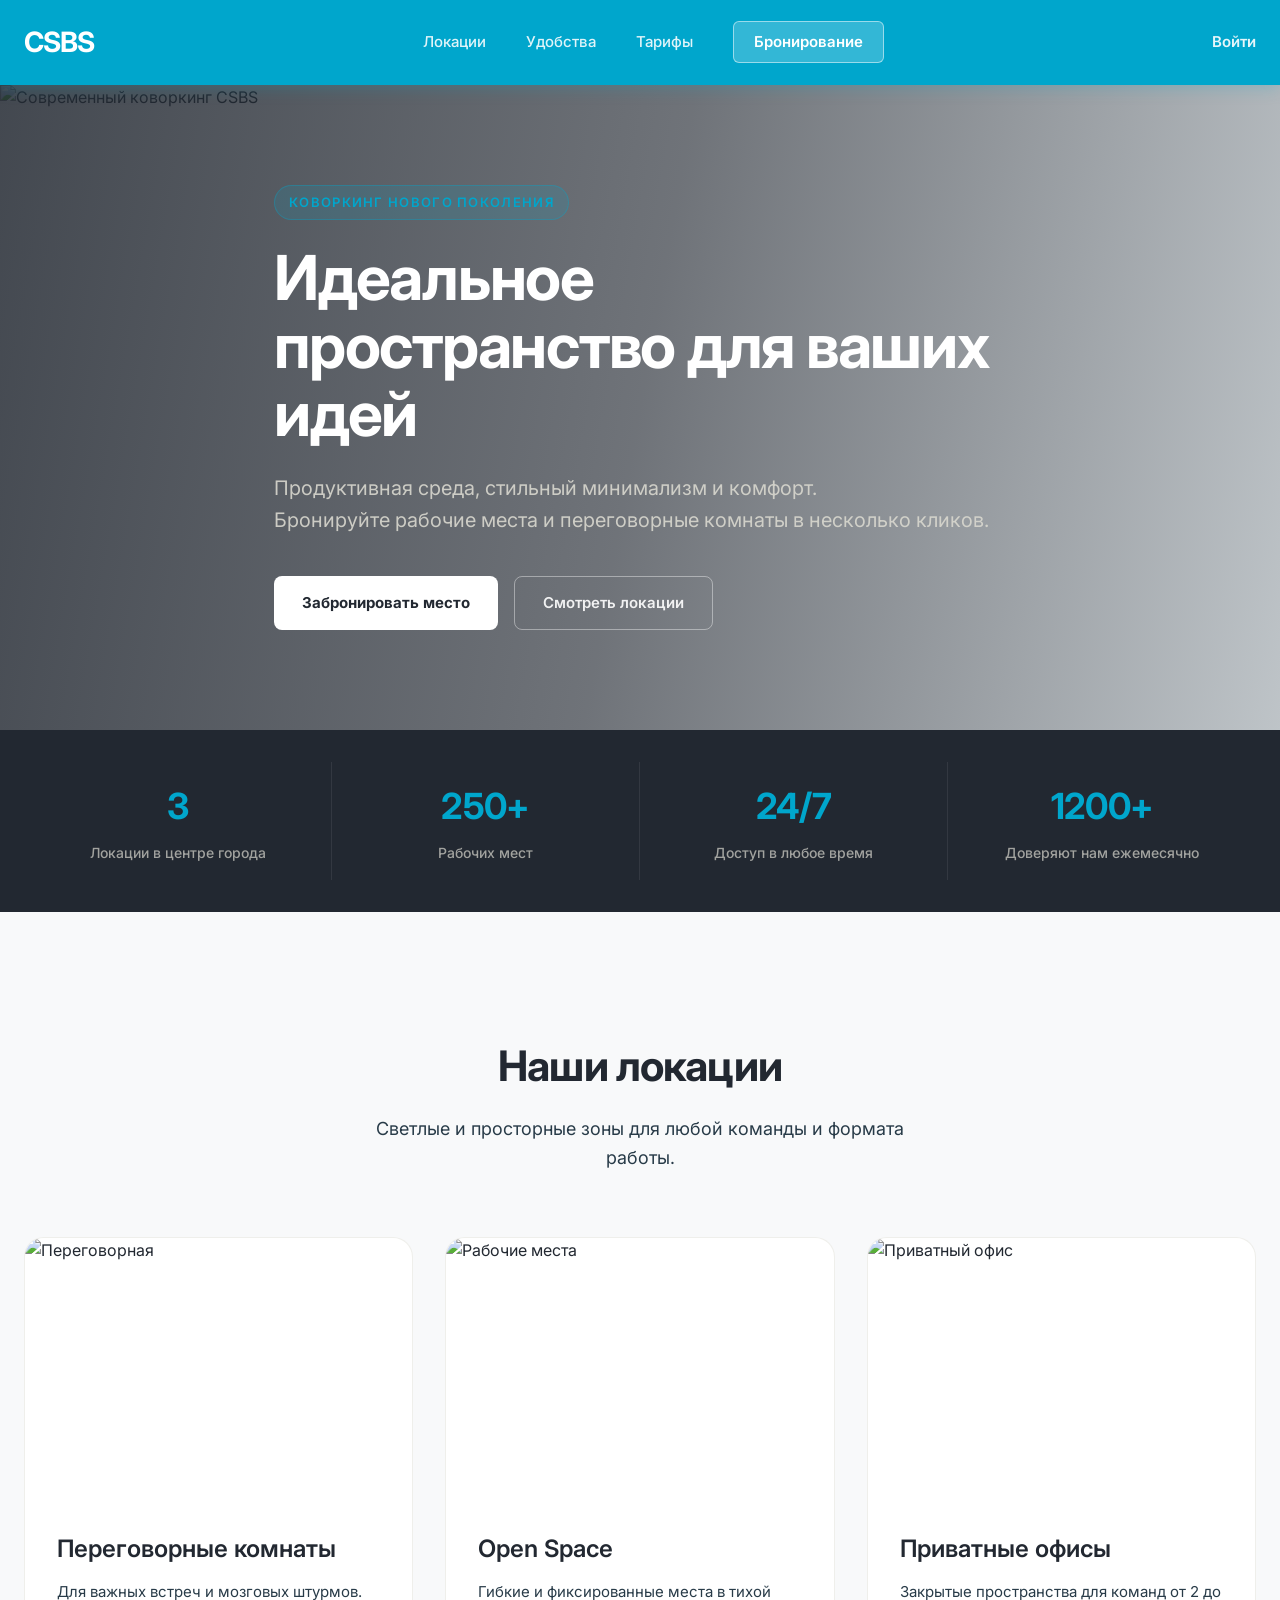
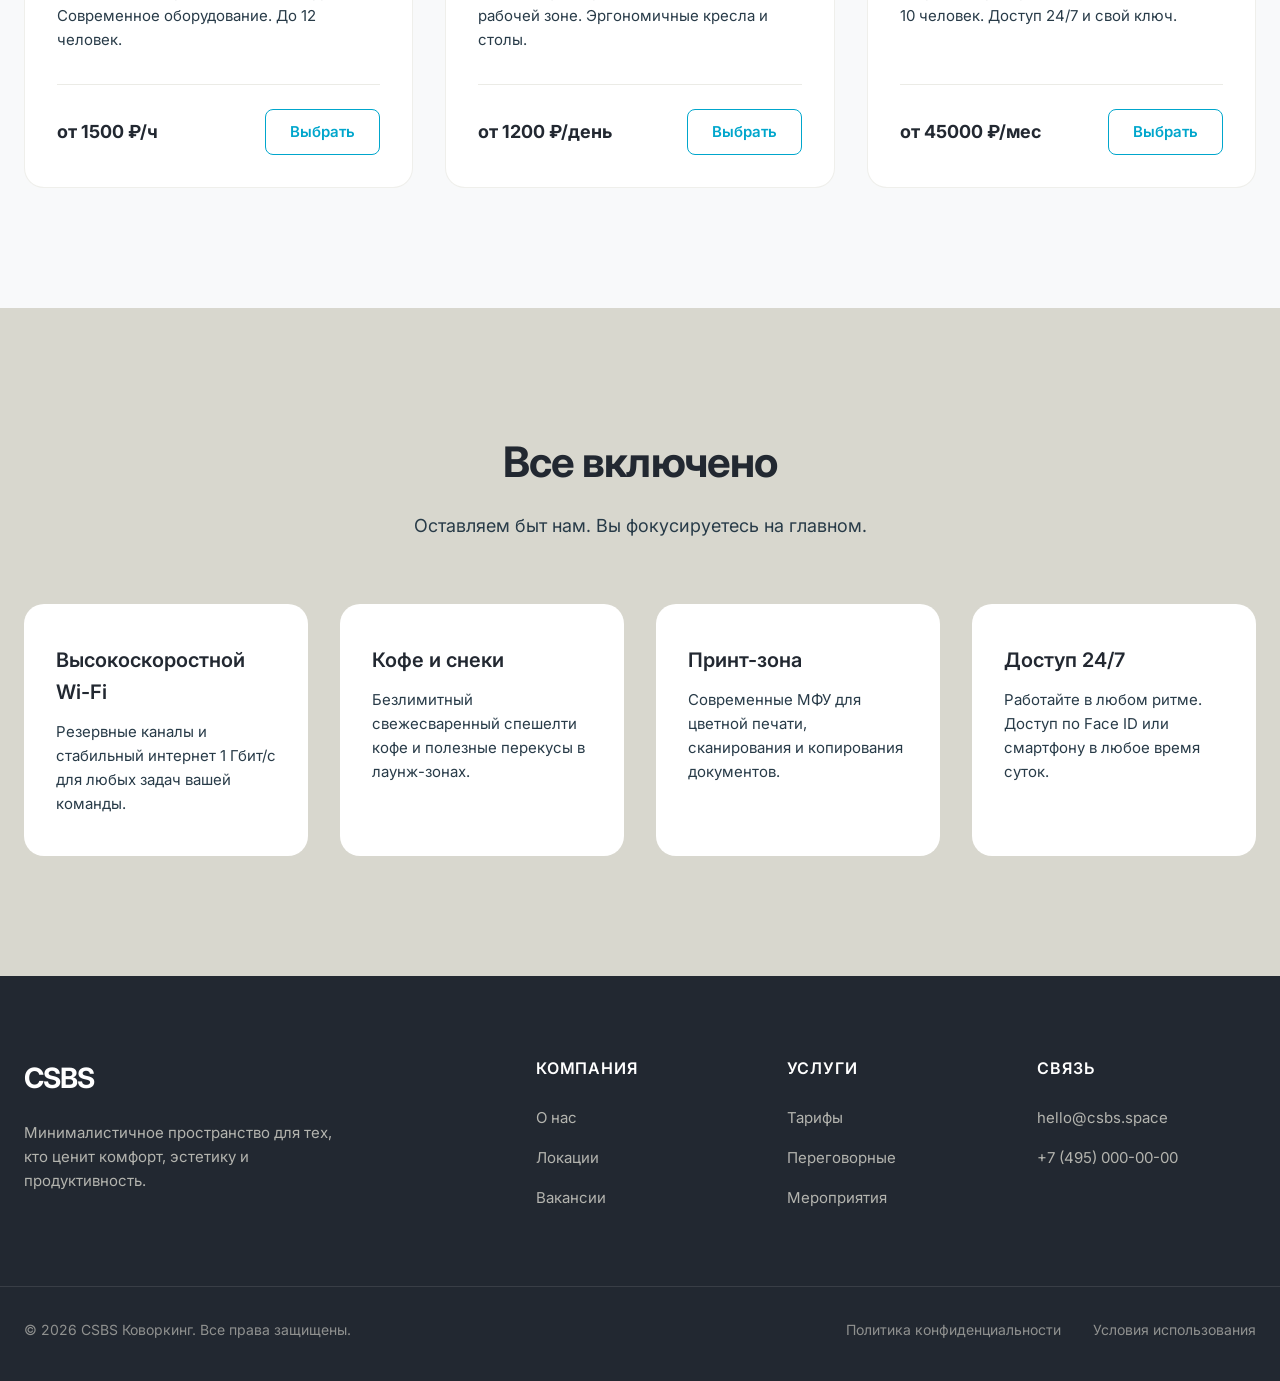
==== coworking/index.html @ 27b0308c "макет фронта" ====
<!DOCTYPE html>
<html lang="ru">

<head>
    <meta charset="UTF-8">
    <meta name="viewport" content="width=device-width, initial-scale=1.0">
    <meta name="description"
        content="CSBS - Минималистичное пространство для работы и идей. Бронирование столов, переговорных и офисов.">
    <title>CSBS | Коворкинг нового поколения</title>
    <link rel="preconnect" href="https://fonts.googleapis.com">
    <link rel="preconnect" href="https://fonts.gstatic.com" crossorigin>
    <link href="https://fonts.googleapis.com/css2?family=Inter:wght@400;500;600;700&display=swap" rel="stylesheet">
    <script src="https://unpkg.com/lucide@latest"></script>
    <link rel="stylesheet" href="style.css">
</head>

<body>

    <!-- НАВИГАЦИЯ -->
    <header class="navbar">
        <div class="container nav-content">
            <a href="index.html" class="logo">CSBS</a>
            <nav class="nav-links">
                <a href="#locations">Локации</a>
                <a href="#amenities">Удобства</a>
                <a href="#pricing">Тарифы</a>
                <a href="booking.html" class="nav-booking-link">Бронирование</a>
            </nav>
            <div class="nav-actions">
                <a href="#" class="login">Войти</a>
            </div>
        </div>
    </header>

    <main>
        <!-- ГЕРОЙ — полноширинный баннер с изображением и текстом поверх -->
        <section class="hero">
            <div class="hero-bg">
                <img src="https://images.unsplash.com/photo-1497366216548-37526070297c?ixlib=rb-4.0.3&auto=format&fit=crop&w=1920&q=80"
                    alt="Современный коворкинг CSBS">
                <div class="hero-overlay"></div>
            </div>
            <div class="hero-inner container">
                <div class="hero-text">
                    <span class="hero-eyebrow">Коворкинг нового поколения</span>
                    <h1>Идеальное пространство для ваших идей</h1>
                    <p>Продуктивная среда, стильный минимализм и комфорт.<br>Бронируйте рабочие места и переговорные
                        комнаты в несколько кликов.</p>
                    <div class="hero-cta">
                        <a href="booking.html" class="btn btn-white">Забронировать место</a>
                        <a href="#locations" class="btn btn-ghost">Смотреть локации</a>
                    </div>
                </div>
            </div>
        </section>

        <!-- STATS BAR -->
        <section class="stats-bar">
            <div class="container stats-grid">
                <div class="stat-item">
                    <span class="stat-num">3</span>
                    <span class="stat-label">Локации в центре города</span>
                </div>
                <div class="stat-item">
                    <span class="stat-num">250+</span>
                    <span class="stat-label">Рабочих мест</span>
                </div>
                <div class="stat-item">
                    <span class="stat-num">24/7</span>
                    <span class="stat-label">Доступ в любое время</span>
                </div>
                <div class="stat-item">
                    <span class="stat-num">1200+</span>
                    <span class="stat-label">Доверяют нам ежемесячно</span>
                </div>
            </div>
        </section>

        <!-- ЛОКАЦИИ -->
        <section id="locations" class="locations">
            <div class="container">
                <div class="section-header">
                    <h2>Наши локации</h2>
                    <p>Светлые и просторные зоны для любой команды и формата работы.</p>
                </div>
                <div class="locations-grid">
                    <div class="location-card">
                        <div class="card-image">
                            <img src="https://images.unsplash.com/photo-1604328698692-f76ea9498e76?ixlib=rb-4.0.3&auto=format&fit=crop&w=800&q=80"
                                alt="Переговорная">
                        </div>
                        <div class="card-content">
                            <h3>Переговорные комнаты</h3>
                            <p>Для важных встреч и мозговых штурмов. Современное оборудование. До 12 человек.</p>
                            <div class="card-footer">
                                <span class="price">от 1500 ₽/ч</span>
                                <a href="booking.html" class="btn btn-outline">Выбрать</a>
                            </div>
                        </div>
                    </div>
                    <div class="location-card">
                        <div class="card-image">
                            <img src="https://images.unsplash.com/photo-1497215848147-791b1ac27b20?ixlib=rb-4.0.3&auto=format&fit=crop&w=800&q=80"
                                alt="Рабочие места">
                        </div>
                        <div class="card-content">
                            <h3>Open Space</h3>
                            <p>Гибкие и фиксированные места в тихой рабочей зоне. Эргономичные кресла и столы.</p>
                            <div class="card-footer">
                                <span class="price">от 1200 ₽/день</span>
                                <a href="booking.html" class="btn btn-outline">Выбрать</a>
                            </div>
                        </div>
                    </div>
                    <div class="location-card">
                        <div class="card-image">
                            <img src="https://images.unsplash.com/photo-1524758631624-e2822e304c36?ixlib=rb-4.0.3&auto=format&fit=crop&w=800&q=80"
                                alt="Приватный офис">
                        </div>
                        <div class="card-content">
                            <h3>Приватные офисы</h3>
                            <p>Закрытые пространства для команд от 2 до 10 человек. Доступ 24/7 и свой ключ.</p>
                            <div class="card-footer">
                                <span class="price">от 45000 ₽/мес</span>
                                <a href="booking.html" class="btn btn-outline">Выбрать</a>
                            </div>
                        </div>
                    </div>
                </div>
            </div>
        </section>

        <!-- УДОБСТВА -->
        <section id="amenities" class="amenities">
            <div class="container">
                <div class="section-header">
                    <h2>Все включено</h2>
                    <p>Оставляем быт нам. Вы фокусируетесь на главном.</p>
                </div>
                <div class="amenities-grid">
                    <div class="amenity-item">
                        <i data-lucide="wifi" class="icon"></i>
                        <h4>Высокоскоростной Wi-Fi</h4>
                        <p>Резервные каналы и стабильный интернет 1 Гбит/с для любых задач вашей команды.</p>
                    </div>
                    <div class="amenity-item">
                        <i data-lucide="coffee" class="icon"></i>
                        <h4>Кофе и снеки</h4>
                        <p>Безлимитный свежесваренный спешелти кофе и полезные перекусы в лаунж-зонах.</p>
                    </div>
                    <div class="amenity-item">
                        <i data-lucide="printer" class="icon"></i>
                        <h4>Принт-зона</h4>
                        <p>Современные МФУ для цветной печати, сканирования и копирования документов.</p>
                    </div>
                    <div class="amenity-item">
                        <i data-lucide="clock" class="icon"></i>
                        <h4>Доступ 24/7</h4>
                        <p>Работайте в любом ритме. Доступ по Face ID или смартфону в любое время суток.</p>
                    </div>
                </div>
            </div>
        </section>
    </main>

    <!-- ФУТЕР -->
    <footer class="footer">
        <div class="container footer-content">
            <div class="footer-brand">
                <div class="logo footer-logo">CSBS</div>
                <p>Минималистичное пространство для тех, кто ценит комфорт, эстетику и продуктивность.</p>
            </div>
            <div class="footer-links">
                <div class="link-group">
                    <h4>Компания</h4>
                    <a href="#">О нас</a>
                    <a href="#">Локации</a>
                    <a href="#">Вакансии</a>
                </div>
                <div class="link-group">
                    <h4>Услуги</h4>
                    <a href="#">Тарифы</a>
                    <a href="#">Переговорные</a>
                    <a href="#">Мероприятия</a>
                </div>
                <div class="link-group">
                    <h4>Связь</h4>
                    <a href="mailto:hello@csbs.space">hello@csbs.space</a>
                    <a href="tel:+74950000000">+7 (495) 000-00-00</a>
                </div>
            </div>
        </div>
        <div class="container footer-bottom">
            <p>&copy; 2026 CSBS Коворкинг. Все права защищены.</p>
            <div class="legal-links">
                <a href="#">Политика конфиденциальности</a>
                <a href="#">Условия использования</a>
            </div>
        </div>
    </footer>

    <script>lucide.createIcons();</script>
</body>

</html>
---- coworking/style.css ----
/* Переменные на основе палитры CSBS */
:root {
    /* Основные фоны и цвета */
    --color-bg-primary: #ffffff;
    --color-bg-secondary: #f8f9fa;
    --color-bg-accent: #d8d7ce;

    /* Текста и акценты. Основные цвета клиента */
    --color-text-main: #222831;
    --color-text-secondary: #283b48;

    /* Бирюзовый акцентный цвет для кнопок и ссылок */
    --color-brand-cyan: #00a6cc;
    --color-brand-cyan-hover: #008eb0;

    /* Типографика */
    --font-main: 'Inter', system-ui, -apple-system, sans-serif;
    --transition: all 0.3s cubic-bezier(0.25, 0.8, 0.25, 1);
}

/* Сброс и база */
* {
    margin: 0;
    padding: 0;
    box-sizing: border-box;
}

body {
    font-family: var(--font-main);
    color: var(--color-text-main);
    background-color: var(--color-bg-primary);
    line-height: 1.6;
    -webkit-font-smoothing: antialiased;
    -moz-osx-font-smoothing: grayscale;
}

a {
    text-decoration: none;
    color: inherit;
    transition: var(--transition);
}

ul {
    list-style: none;
}

img {
    max-width: 100%;
    height: auto;
    display: block;
}

/* Утилиты */
.container {
    max-width: 1280px;
    margin: 0 auto;
    padding: 0 24px;
}

/* Кнопки */
.btn {
    display: inline-flex;
    align-items: center;
    justify-content: center;
    padding: 14px 28px;
    border-radius: 8px;
    font-weight: 600;
    font-size: 15px;
    cursor: pointer;
    transition: var(--transition);
    border: none;
    font-family: var(--font-main);
}

.btn-primary {
    background-color: var(--color-brand-cyan);
    color: #ffffff;
}

.btn-primary:hover {
    background-color: var(--color-brand-cyan-hover);
    transform: translateY(-2px);
    box-shadow: 0 6px 16px rgba(0, 166, 204, 0.25);
}

.btn-outline {
    background-color: transparent;
    color: var(--color-brand-cyan);
    border: 1.5px solid var(--color-brand-cyan);
    padding: 10px 24px;
}

.btn-outline:hover {
    background-color: var(--color-brand-cyan);
    color: #ffffff;
}

.btn-block {
    width: 100%;
}

/* Навигация */
.navbar {
    padding: 20px 0;
    position: sticky;
    top: 0;
    background-color: #00a6cc;
    z-index: 100;
    box-shadow: 0 2px 16px rgba(0, 166, 204, 0.25);
}

.nav-content {
    display: flex;
    justify-content: space-between;
    align-items: center;
}

.logo {
    font-size: 28px;
    font-weight: 700;
    letter-spacing: -1px;
    color: #ffffff;
    -webkit-text-fill-color: #ffffff;
    background: none;
    -webkit-background-clip: unset;
}

/* Логотип в футере — без перекраски */
.footer-logo {
    color: #ffffff !important;
    -webkit-text-fill-color: #ffffff !important;
    background: none !important;
    font-size: 28px;
    font-weight: 700;
    letter-spacing: -1px;
    margin-bottom: 20px;
    display: inline-block;
}

.nav-links {
    display: flex;
    gap: 40px;
    align-items: center;
}

.nav-links a {
    font-weight: 500;
    color: rgba(255, 255, 255, 0.88);
    font-size: 15px;
    position: relative;
}

.nav-links a::after {
    content: '';
    position: absolute;
    width: 0;
    height: 2px;
    bottom: -4px;
    left: 0;
    background-color: #ffffff;
    transition: var(--transition);
}

.nav-links a:hover::after,
.nav-links a.active::after {
    width: 100%;
}

.nav-links a:hover,
.nav-links a.active {
    color: #ffffff;
}

/* Кнопка-ссылка Бронирование в навигации */
.nav-booking-link {
    background-color: rgba(255, 255, 255, 0.2);
    padding: 8px 20px;
    border-radius: 6px;
    font-weight: 600 !important;
    color: #ffffff !important;
    border: 1.5px solid rgba(255, 255, 255, 0.5);
    transition: var(--transition);
}

.nav-booking-link:hover {
    background-color: rgba(255, 255, 255, 0.32);
    border-color: #ffffff;
}

.nav-booking-link.active {
    background-color: #ffffff;
    color: var(--color-brand-cyan) !important;
    border-color: #ffffff;
}

.nav-actions {
    display: flex;
    align-items: center;
    gap: 24px;
}

.login {
    font-weight: 600;
    font-size: 15px;
    color: rgba(255, 255, 255, 0.9);
}

.login:hover {
    color: #ffffff;
}

/* =============================================
   ГЕРОЙ — Полноширинный баннер с оверлеем
   ============================================= */
.hero {
    position: relative;
    width: 100%;
    min-height: 620px;
    overflow: hidden;
    display: flex;
    align-items: center;
}

.hero-bg {
    position: absolute;
    inset: 0;
    z-index: 0;
}

.hero-bg img {
    width: 100%;
    height: 100%;
    object-fit: cover;
    object-position: center;
    display: block;
}

.hero-overlay {
    position: absolute;
    inset: 0;
    /* Тёмный оверлей: от цвета #222831 к полупрозрачному */
    background: linear-gradient(100deg,
            rgba(34, 40, 49, 0.85) 0%,
            rgba(34, 40, 49, 0.65) 50%,
            rgba(40, 59, 72, 0.30) 100%);
}

.hero-inner {
    position: relative;
    z-index: 1;
    padding: 100px 24px;
    max-width: 780px;
}

.hero-eyebrow {
    display: inline-block;
    font-size: 13px;
    font-weight: 600;
    letter-spacing: 0.1em;
    text-transform: uppercase;
    color: var(--color-brand-cyan);
    background: rgba(0, 166, 204, 0.15);
    padding: 6px 14px;
    border-radius: 100px;
    margin-bottom: 24px;
    border: 1px solid rgba(0, 166, 204, 0.35);
}

.hero-text h1 {
    font-size: 62px;
    line-height: 1.1;
    font-weight: 700;
    margin-bottom: 24px;
    color: #ffffff;
    letter-spacing: -0.02em;
}

.hero-text p {
    font-size: 20px;
    color: rgba(216, 215, 206, 0.9);
    margin-bottom: 40px;
    font-weight: 400;
    line-height: 1.6;
}

.hero-cta {
    display: flex;
    gap: 16px;
    flex-wrap: wrap;
}

/* Белая кнопка (на тёмном герое) */
.btn-white {
    background-color: #ffffff;
    color: var(--color-text-main);
    font-weight: 700;
}

.btn-white:hover {
    background-color: var(--color-bg-accent);
    transform: translateY(-2px);
    box-shadow: 0 8px 24px rgba(255, 255, 255, 0.2);
}

/* Призрачная кнопка на тёмном фоне */
.btn-ghost {
    background-color: transparent;
    color: rgba(255, 255, 255, 0.9);
    border: 1.5px solid rgba(255, 255, 255, 0.4);
    font-weight: 600;
}

.btn-ghost:hover {
    background-color: rgba(255, 255, 255, 0.12);
    border-color: rgba(255, 255, 255, 0.8);
    color: #ffffff;
}

/* =============================================
   STATS BAR
   ============================================= */
.stats-bar {
    background-color: var(--color-text-main);
    padding: 32px 0;
}

.stats-grid {
    display: grid;
    grid-template-columns: repeat(4, 1fr);
    gap: 0;
    text-align: center;
}

.stat-item {
    padding: 16px 24px;
    border-right: 1px solid rgba(255, 255, 255, 0.08);
    display: flex;
    flex-direction: column;
    gap: 6px;
}

.stat-item:last-child {
    border-right: none;
}

.stat-num {
    font-size: 36px;
    font-weight: 700;
    color: var(--color-brand-cyan);
    letter-spacing: -0.02em;
}

.stat-label {
    font-size: 14px;
    color: rgba(216, 215, 206, 0.7);
    font-weight: 500;
}

/* Секция Заголовки */
.section-header {
    text-align: center;
    margin-bottom: 64px;
}

.section-header h2 {
    font-size: 42px;
    font-weight: 700;
    margin-bottom: 16px;
    letter-spacing: -0.02em;
}

.section-header p {
    font-size: 18px;
    color: var(--color-text-secondary);
    max-width: 600px;
    margin: 0 auto;
}

/* Локации */
.locations {
    padding: 120px 0;
    background-color: var(--color-bg-secondary);
}

.locations-grid {
    display: grid;
    grid-template-columns: repeat(3, 1fr);
    gap: 32px;
}

.location-card {
    background-color: var(--color-bg-primary);
    border-radius: 20px;
    overflow: hidden;
    transition: var(--transition);
    border: 1px solid rgba(216, 215, 206, 0.4);
    display: flex;
    flex-direction: column;
}

.location-card:hover {
    transform: translateY(-8px);
    box-shadow: 0 24px 48px rgba(40, 59, 72, 0.08);
}

.card-image {
    height: 260px;
    overflow: hidden;
}

.card-image img {
    width: 100%;
    height: 100%;
    object-fit: cover;
    transition: transform 0.6s cubic-bezier(0.25, 0.8, 0.25, 1);
}

.location-card:hover .card-image img {
    transform: scale(1.05);
}

.card-content {
    padding: 32px;
    flex: 1;
    display: flex;
    flex-direction: column;
}

.card-content h3 {
    font-size: 24px;
    font-weight: 600;
    margin-bottom: 12px;
}

.card-content p {
    color: var(--color-text-secondary);
    margin-bottom: 32px;
    font-size: 15px;
    flex: 1;
}

.card-footer {
    display: flex;
    justify-content: space-between;
    align-items: center;
    padding-top: 24px;
    border-top: 1px solid rgba(216, 215, 206, 0.5);
}

.price {
    font-weight: 700;
    font-size: 18px;
    color: var(--color-text-main);
}

/* Удобства */
.amenities {
    padding: 120px 0;
    background-color: var(--color-bg-accent);
}

.amenities-grid {
    display: grid;
    grid-template-columns: repeat(4, 1fr);
    gap: 32px;
}

.amenity-item {
    background-color: var(--color-bg-primary);
    padding: 40px 32px;
    border-radius: 20px;
    transition: var(--transition);
}

.amenity-item:hover {
    transform: translateY(-8px);
    box-shadow: 0 16px 32px rgba(34, 40, 49, 0.06);
}

.amenity-item .icon {
    width: 44px;
    height: 44px;
    color: var(--color-brand-cyan);
    margin-bottom: 24px;
}

.amenity-item h4 {
    font-size: 20px;
    font-weight: 600;
    margin-bottom: 12px;
}

.amenity-item p {
    color: var(--color-text-secondary);
    font-size: 15px;
}

/* Футер */
.footer {
    background-color: var(--color-text-main);
    color: var(--color-bg-secondary);
    padding: 80px 0 40px;
}

.footer-content {
    display: grid;
    grid-template-columns: 1.2fr 2fr;
    gap: 80px;
    margin-bottom: 60px;
}

.footer-brand .logo {
    color: #ffffff;
    -webkit-text-fill-color: initial;
    background: none;
    margin-bottom: 20px;
    display: inline-block;
}

.footer-brand p {
    color: rgba(216, 215, 206, 0.8);
    max-width: 320px;
    font-size: 15px;
}

.footer-links {
    display: grid;
    grid-template-columns: repeat(3, 1fr);
    gap: 32px;
}

.link-group h4 {
    color: #ffffff;
    font-size: 16px;
    font-weight: 600;
    margin-bottom: 24px;
    text-transform: uppercase;
    letter-spacing: 0.05em;
}

.link-group a {
    display: block;
    color: rgba(216, 215, 206, 0.8);
    margin-bottom: 16px;
    font-size: 15px;
}

.link-group a:hover {
    color: var(--color-brand-cyan);
    transform: translateX(4px);
}

.footer-bottom {
    display: flex;
    justify-content: space-between;
    align-items: center;
    padding-top: 32px;
    border-top: 1px solid rgba(255, 255, 255, 0.1);
    color: rgba(216, 215, 206, 0.6);
    font-size: 14px;
}

.legal-links {
    display: flex;
    gap: 32px;
}

.legal-links a:hover {
    color: var(--color-brand-cyan);
}

/* Адаптивность */
@media (max-width: 1024px) {
    .locations-grid {
        grid-template-columns: repeat(2, 1fr);
    }

    .amenities-grid {
        grid-template-columns: repeat(2, 1fr);
    }

    .stats-grid {
        grid-template-columns: repeat(2, 1fr);
    }

    .hero-text h1 {
        font-size: 48px;
    }
}

@media (max-width: 768px) {

    .nav-links,
    .login {
        display: none;
    }

    .navbar {
        padding: 16px 0;
    }

    .hero-inner {
        padding: 72px 0;
    }

    .hero-text h1 {
        font-size: 38px;
    }

    .hero-text p {
        font-size: 17px;
    }

    .stats-grid {
        grid-template-columns: repeat(2, 1fr);
    }

    .locations-grid {
        grid-template-columns: 1fr;
    }

    .amenities-grid {
        grid-template-columns: 1fr;
    }

    .footer-content {
        grid-template-columns: 1fr;
        gap: 40px;
    }

    .footer-links {
        grid-template-columns: repeat(2, 1fr);
    }

    .footer-bottom {
        flex-direction: column;
        gap: 24px;
        text-align: center;
    }

    .legal-links {
        flex-direction: column;
        gap: 16px;
    }
}
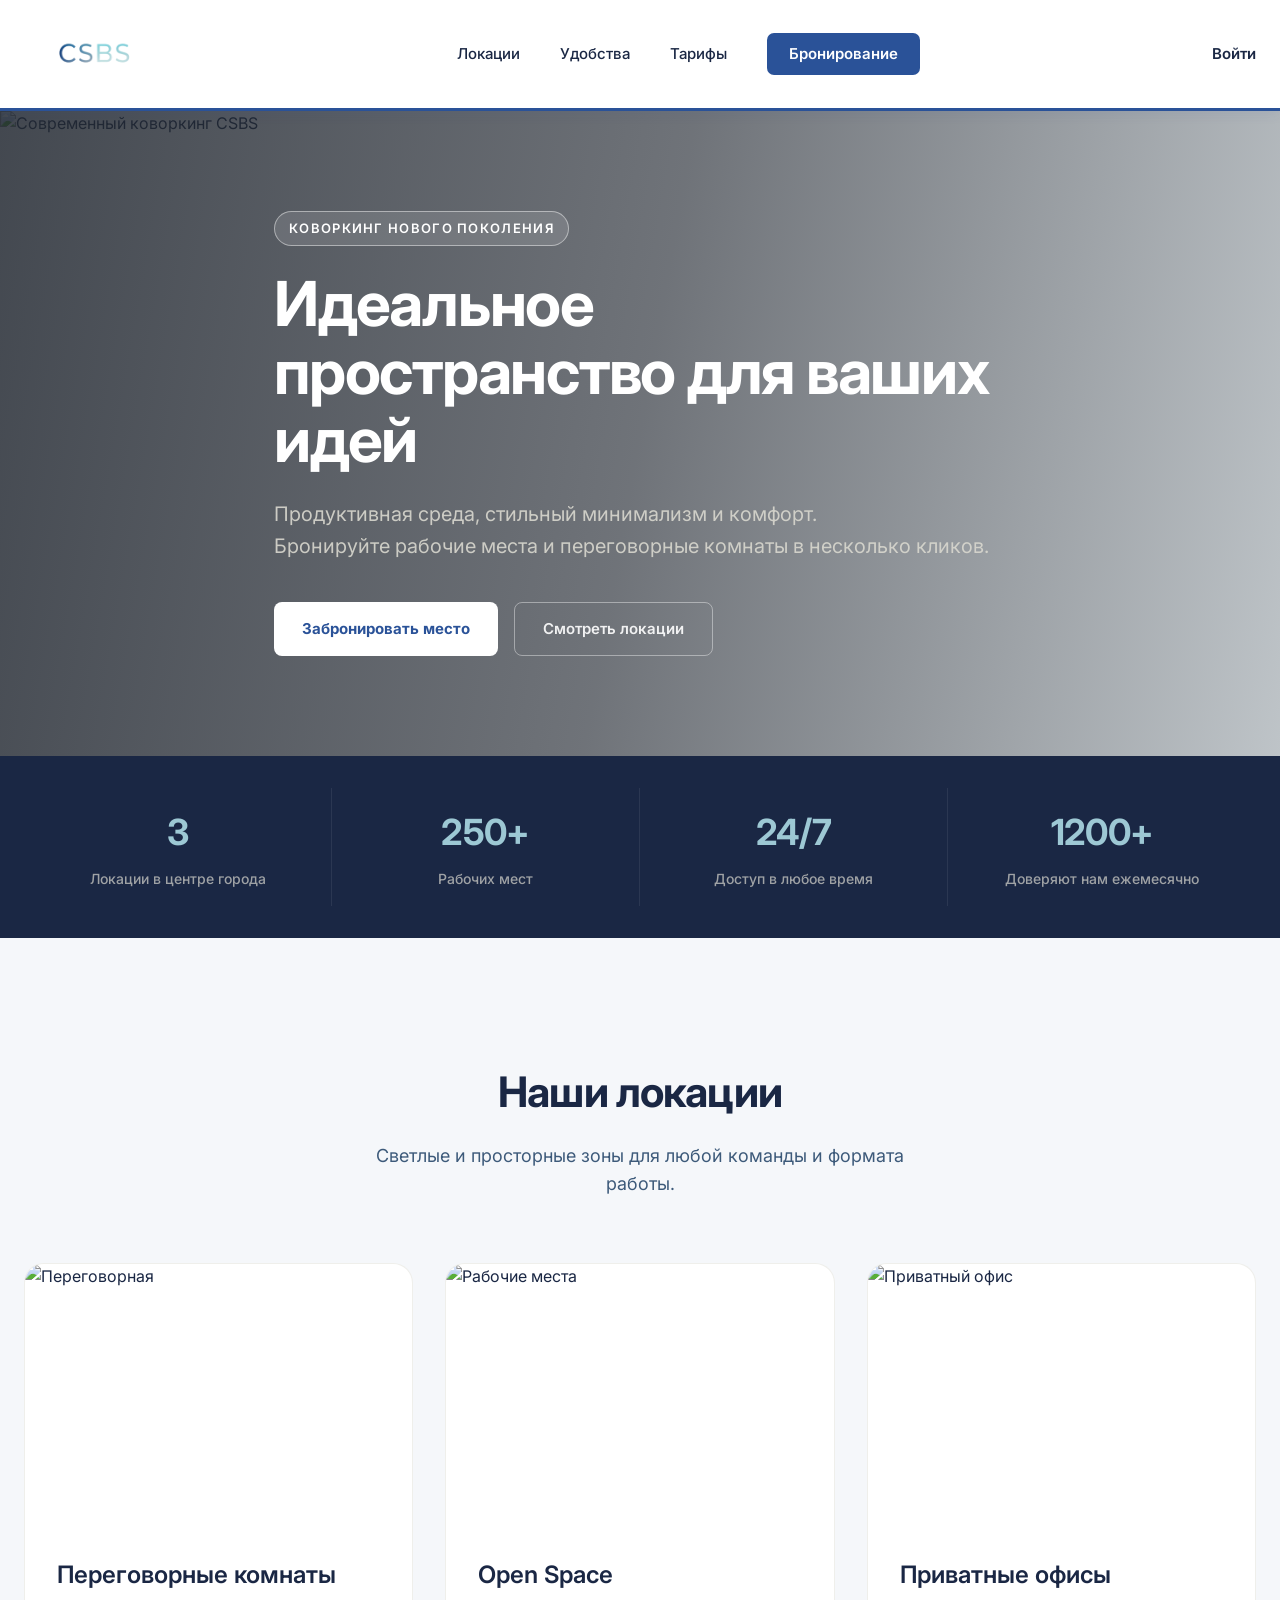
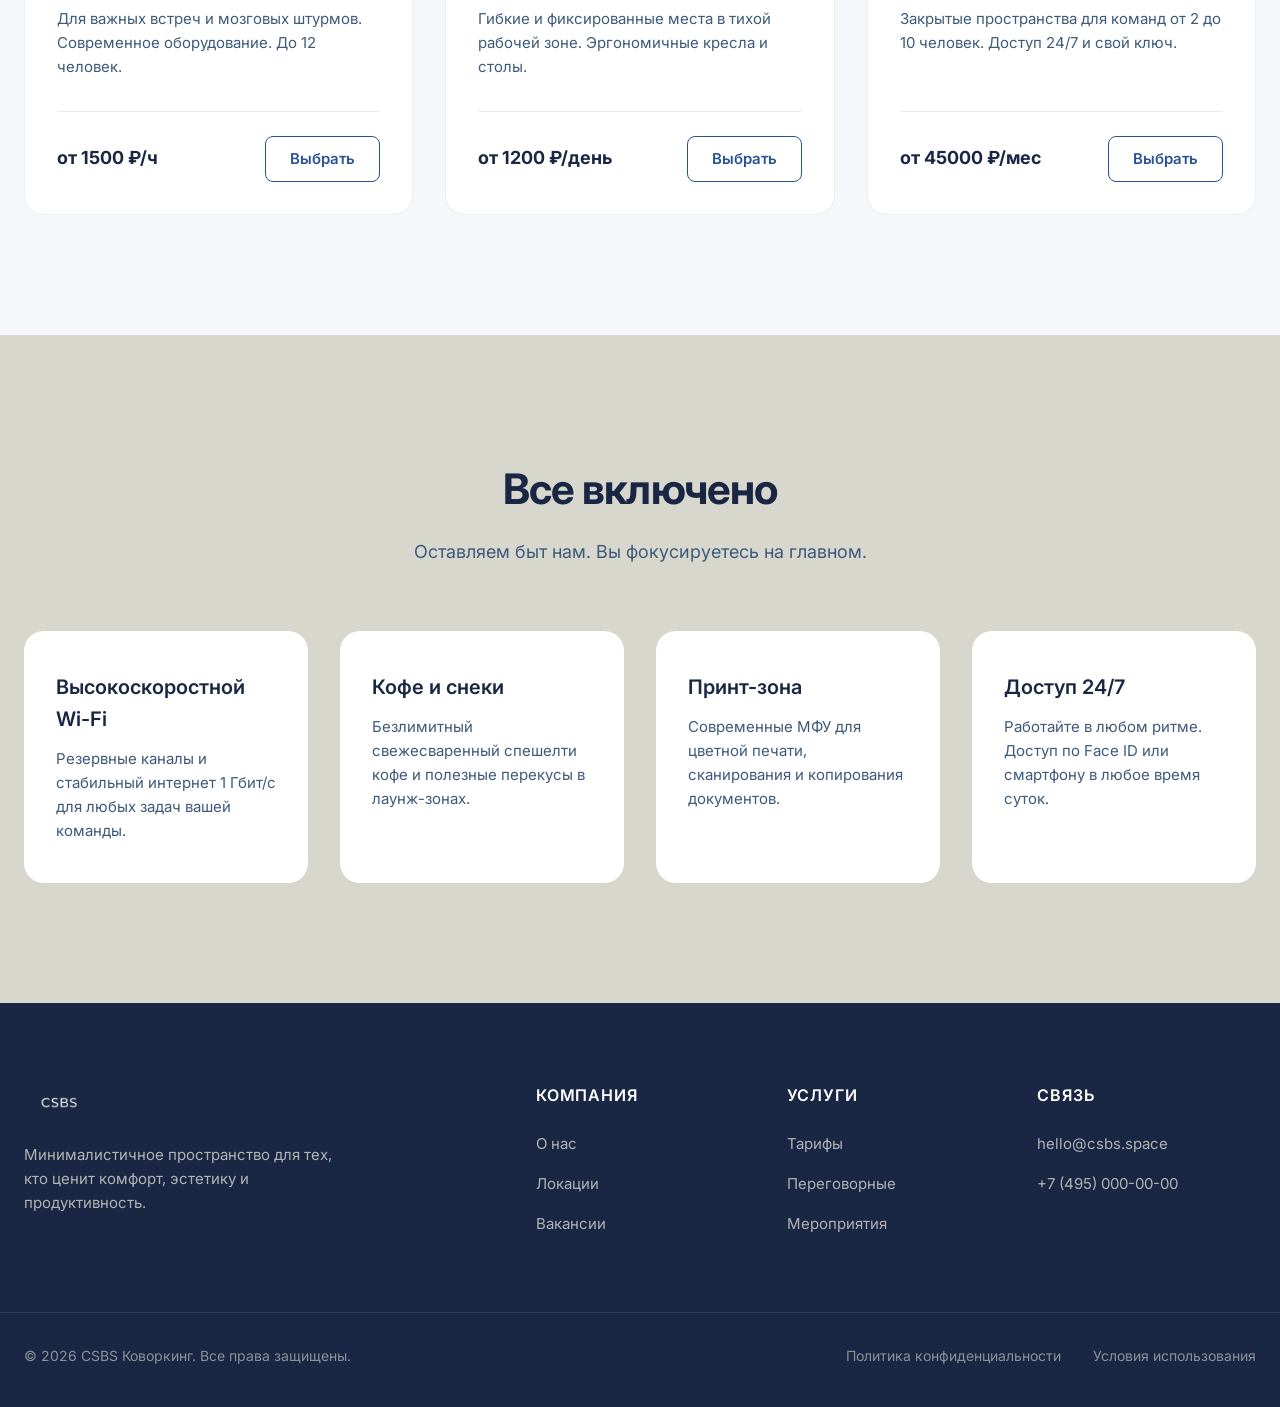
==== commit b3d28cb6: "версия 0.2" ====
--- a/coworking/index.html
+++ b/coworking/index.html
@@ -19,7 +19,9 @@
     <!-- НАВИГАЦИЯ -->
     <header class="navbar">
         <div class="container nav-content">
-            <a href="index.html" class="logo">CSBS</a>
+            <a href="index.html" class="logo">
+                <img src="img/logo_withoutback.png" alt="CSBS" class="logo-img">
+            </a>
             <nav class="nav-links">
                 <a href="#locations">Локации</a>
                 <a href="#amenities">Удобства</a>
@@ -36,8 +38,7 @@
         <!-- ГЕРОЙ — полноширинный баннер с изображением и текстом поверх -->
         <section class="hero">
             <div class="hero-bg">
-                <img src="https://images.unsplash.com/photo-1497366216548-37526070297c?ixlib=rb-4.0.3&auto=format&fit=crop&w=1920&q=80"
-                    alt="Современный коворкинг CSBS">
+                <img src="img/photo_cowork.png" alt="Современный коворкинг CSBS">
                 <div class="hero-overlay"></div>
             </div>
             <div class="hero-inner container">
@@ -167,7 +168,7 @@
     <footer class="footer">
         <div class="container footer-content">
             <div class="footer-brand">
-                <div class="logo footer-logo">CSBS</div>
+                <img src="img/logo_withoutback.png" alt="CSBS" class="footer-logo">
                 <p>Минималистичное пространство для тех, кто ценит комфорт, эстетику и продуктивность.</p>
             </div>
             <div class="footer-links">
--- a/coworking/style.css
+++ b/coworking/style.css
@@ -1,17 +1,29 @@
-/* Переменные на основе палитры CSBS */
+/* =========================================
+   Переменные палитры CSBS (под логотип)
+   Логотип: градиент #2a5298 (тёмно-синий) → #9dc8d4 (голубой)
+   ========================================= */
 :root {
-    /* Основные фоны и цвета */
+    /* Фоны */
     --color-bg-primary: #ffffff;
-    --color-bg-secondary: #f8f9fa;
+    --color-bg-secondary: #f5f7fa;
     --color-bg-accent: #d8d7ce;
 
-    /* Текста и акценты. Основные цвета клиента */
-    --color-text-main: #222831;
-    --color-text-secondary: #283b48;
-
-    /* Бирюзовый акцентный цвет для кнопок и ссылок */
-    --color-brand-cyan: #00a6cc;
-    --color-brand-cyan-hover: #008eb0;
+    /* Основные цвета текста */
+    --color-text-main: #1a2744;
+    /* Тёмно-синий, взят из Logo CS */
+    --color-text-secondary: #3d5a7a;
+    /* Немного светлее */
+
+    /* Акцентные цвета из логотипа */
+    --color-brand-navy: #2a5298;
+    /* Тёмно-синий (буква C в лого) */
+    --color-brand-navy-hover: #1f3f7a;
+    --color-brand-blue: #9dc8d4;
+    /* Голубой (буква S в лого) */
+
+    /* Для обратной совместимости с booking.css */
+    --color-brand-cyan: #2a5298;
+    --color-brand-cyan-hover: #1f3f7a;
 
     /* Типографика */
     --font-main: 'Inter', system-ui, -apple-system, sans-serif;
@@ -101,12 +113,13 @@
 
 /* Навигация */
 .navbar {
-    padding: 20px 0;
+    padding: 14px 0;
     position: sticky;
     top: 0;
-    background-color: #00a6cc;
+    background-color: #ffffff;
     z-index: 100;
-    box-shadow: 0 2px 16px rgba(0, 166, 204, 0.25);
+    box-shadow: 0 2px 12px rgba(42, 82, 152, 0.1);
+    border-bottom: 3px solid var(--color-brand-navy);
 }
 
 .nav-content {
@@ -115,26 +128,28 @@
     align-items: center;
 }
 
+/* Логотип-изображение */
 .logo {
-    font-size: 28px;
-    font-weight: 700;
-    letter-spacing: -1px;
-    color: #ffffff;
-    -webkit-text-fill-color: #ffffff;
-    background: none;
-    -webkit-background-clip: unset;
-}
-
-/* Логотип в футере — без перекраски */
+    display: flex;
+    align-items: center;
+    flex-shrink: 0;
+}
+
+.logo-img {
+    height: 80px;
+    width: auto;
+    display: block;
+    object-fit: contain;
+}
+
+/* Лого в футере */
 .footer-logo {
-    color: #ffffff !important;
-    -webkit-text-fill-color: #ffffff !important;
-    background: none !important;
-    font-size: 28px;
-    font-weight: 700;
-    letter-spacing: -1px;
+    display: block;
+    height: 40px;
+    width: auto;
     margin-bottom: 20px;
-    display: inline-block;
+    /* Инвертируем чтобы лого было видно на тёмном фоне */
+    filter: brightness(0) invert(1);
 }
 
 .nav-links {
@@ -145,7 +160,7 @@
 
 .nav-links a {
     font-weight: 500;
-    color: rgba(255, 255, 255, 0.88);
+    color: var(--color-text-main);
     font-size: 15px;
     position: relative;
 }
@@ -157,7 +172,7 @@
     height: 2px;
     bottom: -4px;
     left: 0;
-    background-color: #ffffff;
+    background-color: var(--color-brand-navy);
     transition: var(--transition);
 }
 
@@ -168,29 +183,34 @@
 
 .nav-links a:hover,
 .nav-links a.active {
-    color: #ffffff;
+    color: var(--color-brand-navy);
 }
 
 /* Кнопка-ссылка Бронирование в навигации */
 .nav-booking-link {
-    background-color: rgba(255, 255, 255, 0.2);
-    padding: 8px 20px;
-    border-radius: 6px;
+    background-color: var(--color-brand-navy);
+    padding: 9px 22px;
+    border-radius: 7px;
     font-weight: 600 !important;
     color: #ffffff !important;
-    border: 1.5px solid rgba(255, 255, 255, 0.5);
+    border: none;
     transition: var(--transition);
 }
 
+.nav-booking-link::after {
+    display: none !important;
+}
+
 .nav-booking-link:hover {
-    background-color: rgba(255, 255, 255, 0.32);
-    border-color: #ffffff;
+    background-color: var(--color-brand-navy-hover);
+    color: #ffffff !important;
+    transform: translateY(-1px);
+    box-shadow: 0 4px 12px rgba(42, 82, 152, 0.25);
 }
 
 .nav-booking-link.active {
-    background-color: #ffffff;
-    color: var(--color-brand-cyan) !important;
-    border-color: #ffffff;
+    background-color: var(--color-brand-navy-hover);
+    color: #ffffff !important;
 }
 
 .nav-actions {
@@ -202,11 +222,11 @@
 .login {
     font-weight: 600;
     font-size: 15px;
-    color: rgba(255, 255, 255, 0.9);
+    color: var(--color-text-main);
 }
 
 .login:hover {
-    color: #ffffff;
+    color: var(--color-brand-navy);
 }
 
 /* =============================================
@@ -258,12 +278,12 @@
     font-weight: 600;
     letter-spacing: 0.1em;
     text-transform: uppercase;
-    color: var(--color-brand-cyan);
-    background: rgba(0, 166, 204, 0.15);
+    color: #ffffff;
+    background: rgba(255, 255, 255, 0.12);
     padding: 6px 14px;
     border-radius: 100px;
     margin-bottom: 24px;
-    border: 1px solid rgba(0, 166, 204, 0.35);
+    border: 1px solid rgba(255, 255, 255, 0.45);
 }
 
 .hero-text h1 {
@@ -292,7 +312,7 @@
 /* Белая кнопка (на тёмном герое) */
 .btn-white {
     background-color: #ffffff;
-    color: var(--color-text-main);
+    color: var(--color-brand-navy);
     font-weight: 700;
 }
 
@@ -346,7 +366,7 @@
 .stat-num {
     font-size: 36px;
     font-weight: 700;
-    color: var(--color-brand-cyan);
+    color: var(--color-brand-blue);
     letter-spacing: -0.02em;
 }
 
